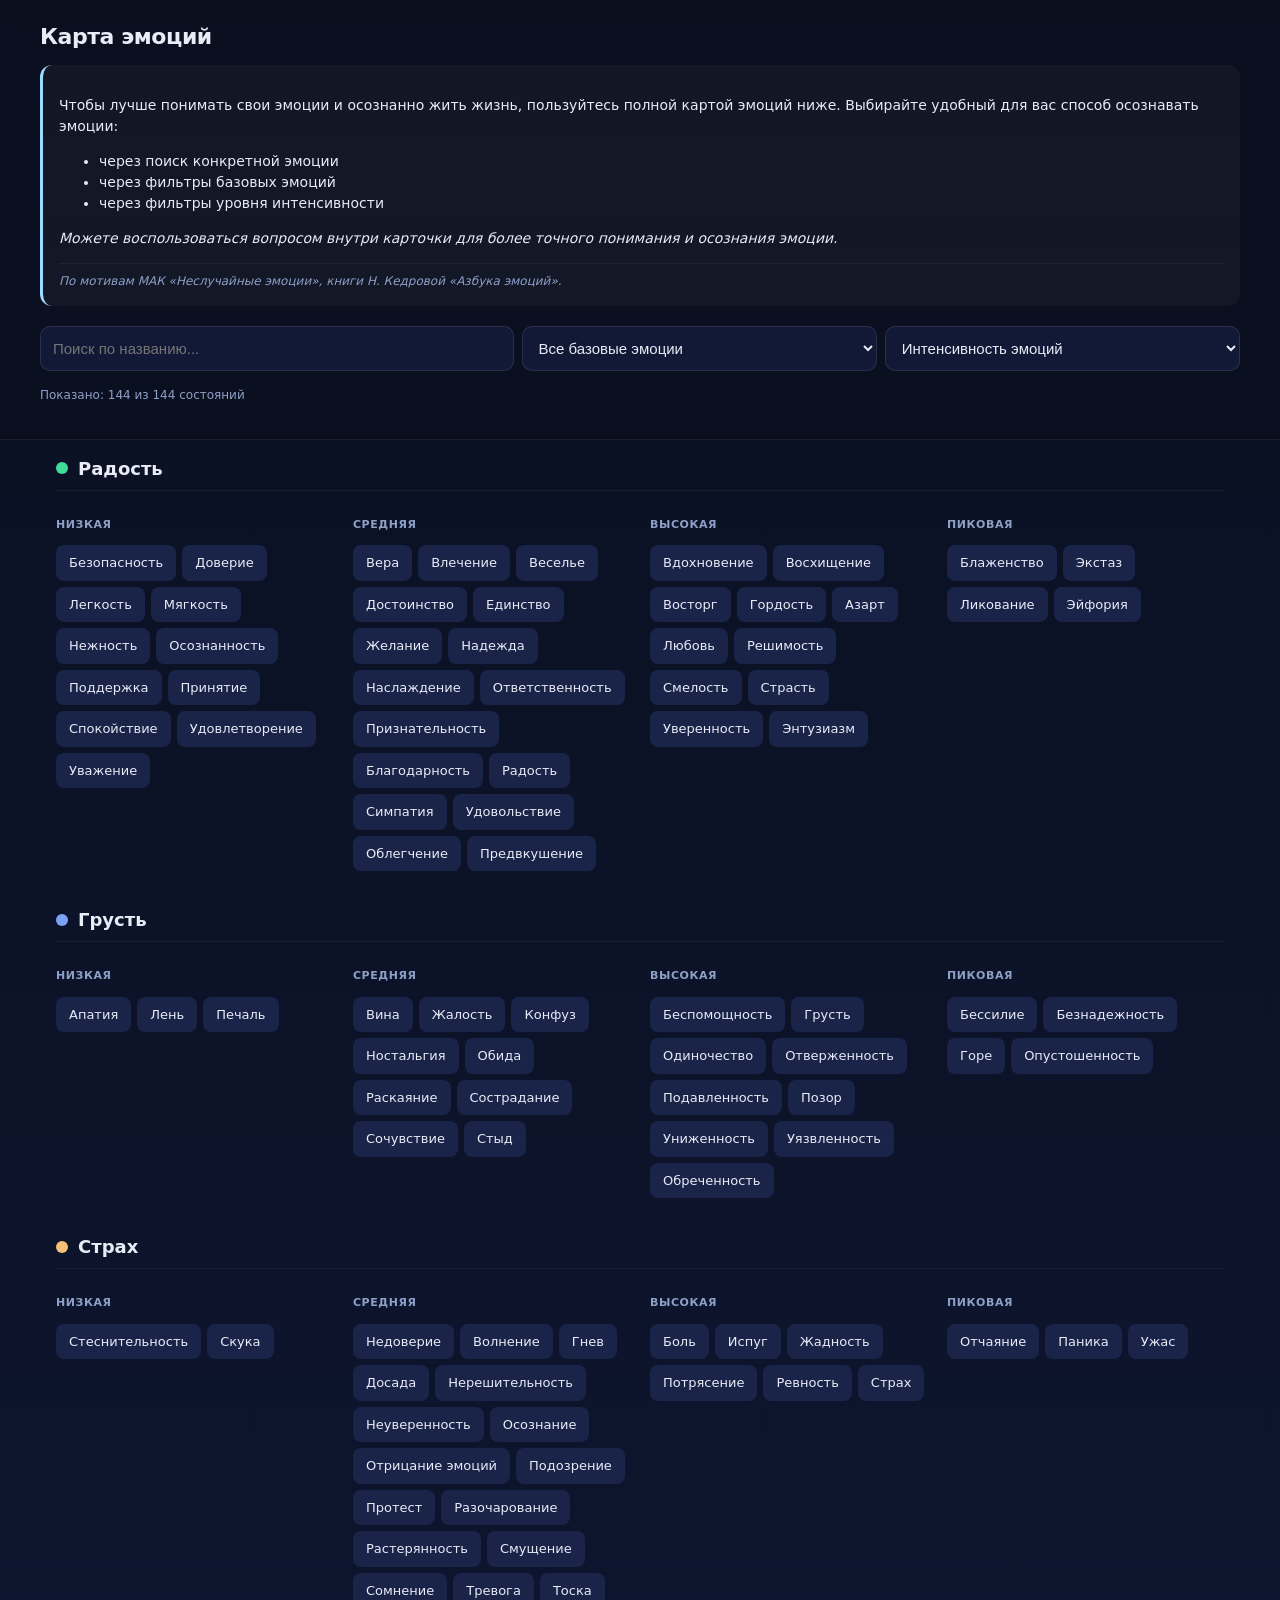
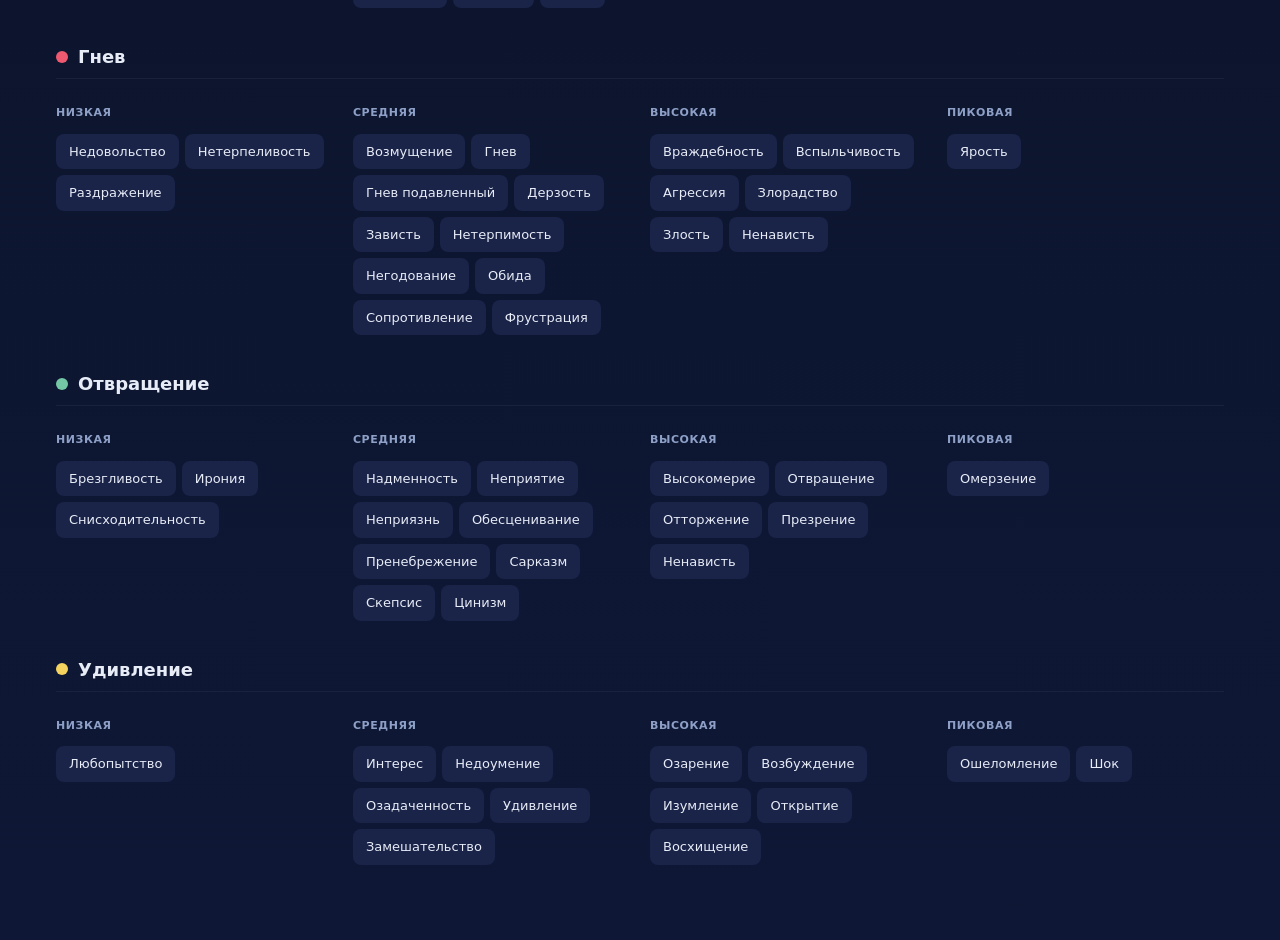
==== index.html @ c43c5adc "Release 15.html" ====
<!DOCTYPE html>
<html lang="ru">
<head>
<meta charset="UTF-8">
<meta name="viewport" content="width=device-width,initial-scale=1">
<title>Карта эмоций — 140 уникальных состояний</title>

<style>
:root{
  --bg:#0b1020; --card:#121936; --muted:#8ea0c7; --text:#e7ecf7;
  --joy:#3ddc97; --sad:#7aa2f7; --fear:#f6c177; --anger:#ef596f; --disgust:#74c7a5; --surprise:#f4d35e;
  --chip:#1a2348; --chip-hover:#223062; --pill:#0e1633; --accent:#9bdbff;
}

*{box-sizing:border-box}

body{
  margin:0;
  background:linear-gradient(180deg,#0b1020 0%,#0e1836 100%);
  color:var(--text);
  font-family:Inter,system-ui,Segoe UI,Roboto,Arial,sans-serif;
  line-height: 1.5;
}

header{
  padding:20px 16px 15px;
  position:sticky;
  top:0;
  background:linear-gradient(180deg, rgba(11,16,32,0.98), rgba(11,16,32,0.85));
  backdrop-filter: blur(12px);
  z-index:10;
  border-bottom:1px solid rgba(255,255,255,.06)
}

.container-narrow { max-width: 1200px; margin: 0 auto; }

h1{margin:0 0 6px;font-size:22px; font-weight: 700; letter-spacing: -0.02em;}

.intro-text {
  background: rgba(255, 255, 255, 0.03);
  border-radius: 12px;
  padding: 16px;
  margin: 12px 0 20px;
  border-left: 3px solid var(--accent);
  font-size: 14px;
}

.sources {
  font-size: 12px;
  color: var(--muted);
  border-top: 1px solid rgba(255,255,255,0.05);
  padding-top: 8px;
  margin-top: 10px;
  font-style: italic;
}

.controls{
  display:grid;
  gap:8px;
  grid-template-columns:1fr;
  margin-bottom: 15px;
}

@media(min-width:700px){ .controls{ grid-template-columns: 1.2fr .9fr .9fr } }

input, select {
  background: var(--card);
  border: 1px solid rgba(255,255,255,0.1);
  color: var(--text);
  padding: 12px;
  border-radius: 10px;
  font-size: 15px;
  outline: none;
}
input:focus { border-color: var(--accent); }

.stats { font-size: 12px; color: var(--muted); margin-bottom: 20px; }

.main{ max-width:1200px; margin:0 auto; padding:0 16px 40px; }

.lane { margin-bottom: 35px; }
.lane h2 {
  display: flex;
  align-items: center;
  gap: 10px;
  font-size: 18px;
  margin-bottom: 15px;
  padding-bottom: 8px;
  border-bottom: 1px solid rgba(255,255,255,0.05);
}

.dot { width: 12px; height: 12px; border-radius: 50%; }

.levels {
  display: grid;
  grid-template-columns: repeat(auto-fit, minmax(220px, 1fr));
  gap: 20px;
}

.col h3 {
  font-size: 11px;
  text-transform: uppercase;
  color: var(--muted);
  letter-spacing: 0.05em;
  margin-bottom: 12px;
}

.chips { display: flex; flex-wrap: wrap; gap: 6px; }

.chip {
  background: var(--chip);
  padding: 7px 12px;
  border-radius: 8px;
  font-size: 13px;
  cursor: pointer;
  transition: 0.2s;
  border: 1px solid transparent;
}
.chip:hover { background: var(--chip-hover); border-color: rgba(255,255,255,0.15); }

dialog {
  background: var(--card);
  color: var(--text);
  border: 1px solid rgba(255,255,255,0.1);
  border-radius: 20px;
  padding: 24px;
  max-width: 450px;
  width: 90%;
  box-shadow: 0 20px 50px rgba(0,0,0,0.5);
}
dialog::backdrop { background: rgba(0,0,0,0.8); backdrop-filter: blur(4px); }

.question-box {
  background: rgba(155, 219, 255, 0.07);
  padding: 15px;
  border-radius: 12px;
  margin-top: 20px;
  border-left: 3px solid var(--accent);
}

.badge {
  display: inline-block;
  padding: 4px 10px;
  background: var(--pill);
  border-radius: 6px;
  font-size: 11px;
  margin-right: 6px;
}
</style>
</head>
<body>

<header>
  <div class="container-narrow">
    <h1>Карта эмоций</h1>   
    <div class="intro-text">
      <p>Чтобы лучше понимать свои эмоции и осознанно жить жизнь, пользуйтесь полной картой эмоций ниже. Выбирайте удобный для вас способ осознавать эмоции:</p>
      <ul>
        <li>через поиск конкретной эмоции</li>
        <li>через фильтры базовых эмоций</li>
        <li>через фильтры уровня интенсивности</li>
      </ul>
      <p style="margin-top:8px; font-style: italic;">Можете воспользоваться вопросом внутри карточки для более точного понимания и осознания эмоции.</p>
      <div class="sources">
        По мотивам МАК «Неслучайные эмоции», книги Н. Кедровой «Азбука эмоций».
      </div>
    </div>

    <div class="controls">
      <input type="text" id="q" placeholder="Поиск по названию...">
      <select id="f-base">
        <option value="">Все базовые эмоции</option>
        <option value="Радость">Радость</option>
        <option value="Грусть">Грусть</option>
        <option value="Страх">Страх</option>
        <option value="Гнев">Гнев</option>
        <option value="Отвращение">Отвращение</option>
        <option value="Удивление">Удивление</option>
      </select>
      <select id="f-level">
        <option value="">Интенсивность эмоций</option>
        <option value="Низкая">Низкая</option>
        <option value="Средняя">Средняя</option>
        <option value="Высокая">Высокая</option>
        <option value="Пиковая">Пиковая</option>
      </select>
    </div>
    <div class="stats">Показано: <span id="shown">0</span> из <span id="total">0</span> состояний</div>
  </div>
</header>

<div class="main">
  <div id="grid"></div>
</div>

<dialog id="dlg">
  <div style="display:flex; justify-content:space-between; align-items:start;">
    <h2 id="dlg-title" style="margin:0; font-size: 24px;"></h2>
    <button onclick="dlg.close()" style="background:none; border:none; color:var(--muted); cursor:pointer; font-size:24px;">&times;</button>
  </div>
  <div id="dlg-tags" style="margin: 12px 0"></div>
  <p id="dlg-desc" style="color:var(--text); font-size: 15px; line-height: 1.6;"></p>
  <div class="question-box">
    <div style="color:var(--accent); font-weight: 600; font-size: 12px; text-transform: uppercase; margin-bottom: 8px;">Вопрос для рефлексии:</div>
    <div id="dlg-question" style="font-style: italic;"></div>
  </div>
</dialog>

<script>
// --- Массив из 140 эмоций (название, базовая, уровень, описание, вопрос) ---
const dataRaw = [
// --- Радость 40 ---
["Блаженство","Радость","Пиковая","Глубокая, спокойная пиковая радость.","Что приносит глубокий покой и тепло?"],
["Безопасность","Радость","Низкая","Состояние защищенности и устойчивости.","Что ценное появилось в моей жизни? Как меня это поддерживает и развивает?"],
["Вдохновение","Радость","Высокая","Подъём энергии и стремление к созданию нового.","В поисках какой ценности я нахожусь?"],
["Вера","Радость","Средняя","Устойчивое позитивное доверие будущему.","Что хорошее останется или случится со мной, несмотря ни на что?"],
["Влечение","Радость","Средняя","Притяжение/интерес к объекту; позитивный заряд.","К чему меня неотвратимо тянет?"],
["Веселье","Радость","Средняя","Активная радость, шуточность.","Что делает момент искренне смешным для меня?"],
["Восхищение","Радость","Высокая","Радость + удивление перед превосходством.","Что здесь красиво и ценно для меня?"],
["Восторг","Радость","Высокая","Сильная радость и восхищение.","Что превзошло мои самые смелые ожидания?"],
["Гордость","Радость","Высокая","Радость от собственных достижений.","Что у меня получилось по-настоящему отлично?"],
["Достоинство","Радость","Средняя","Самопринятие и ценность; спокойная радость.","Что во мне требует уважения прежде всего?"],
["Доверие","Радость","Низкая","Спокойное принятие и ощущение надёжности.","Что соответствует моим ценностям? Как это меня наполняет и поддерживает?"],
["Единство","Радость","Средняя","Чувство сопричастности и гармонии.","Что у меня откликается? Что в этом меня наполняет и поддерживает?"],
["Желание","Радость","Средняя","Направленная позитивная мотивация.","Чего мне по-настоящему хочется сейчас?"],
["Азарт","Радость","Высокая","Возбужденная радость ожидания успеха.","Над кем я стремлюсь одержать победу?"],
["Экстаз","Радость","Пиковая","Пиковая радость, трансперсональная эйфория.","Что стало вершиной моего усилия сейчас?"],
["Легкость","Радость","Низкая","Облегчённое, воздушное состояние.","Что нового поддерживает меня и дает свободу?"],
["Ликование","Радость","Пиковая","Интенсивная победная радость.","Что ценное появилось в моей жизни? Почему для меня это важно?"],
["Любовь","Радость","Высокая","Спектр от нежности до экстаза.","Что соответствует моим ценностям? Что сейчас хочется беречь и приумножать?"],
["Мягкость","Радость","Низкая","Спокойное принятие, доброжелательность.","Где я могу смягчиться без ущерба для себя?"],
["Надежда","Радость","Средняя","Позитивное ожидание исхода.","На что светлое я опираюсь сейчас?"],
["Наслаждение","Радость","Средняя","Глубокое проживание приятного опыта.","Что ценного я приобрел? Какую пользу мне это принесло?"],
["Недоверие","Страх","Средняя","Сомнение в надёжности другого.","Что я не принимаю в людях? Чего я боюсь на самом деле?"],
["Нежность","Радость","Низкая","Тёплая мягкая радость к объекту привязанности.","К чему хочется прикоснуться бережно?"],
["Осознанность","Радость","Низкая","Принятие реальности без сопротивления.","Что я готов принять? Как я отреагирую на встречу с неожиданным?"],
["Ответственность","Радость","Средняя","Готовность признавать влияние своих действий.","Что я готов принять в себе и в своей жизни? Как этот опыт меня обогащает?"],
["Поддержка","Радость","Низкая","Чувство опоры и участия.","Что ценное я приобрел? Как меня это поддерживает и развивает?"],
["Признательность","Радость","Средняя","Социальная благодарность; теплая радость.","Что из произошедшего я хочу бережно признать ценным?"],
["Принятие","Радость","Низкая","Спокойная согласованность с реальностью.","Что я выбираю не менять и просто признать?"],
["Благодарность","Радость","Средняя","Позитив к источнику пользы; социальная радость.","За что я искренне благодарен в этот момент?"],
["Радость","Радость","Средняя","Базовое позитивное переживание.","Что значимое появилось в моей жизни? Как меня это поддерживает и развивает?"],
["Решимость","Радость","Высокая","Внутреннее согласие действовать.","Что вызывает во мне полное согласие? Чего я по-настоящему желаю?"],
["Симпатия","Радость","Средняя","Принятие и тепло к другим.","Что общего между нами даёт мне тёплое чувство принятия?"],
["Смелость","Радость","Высокая","Готовность действовать несмотря на страх.","Чего по-настоящему я желаю? Чем в себе я полностью удовлетворен?"],
["Спокойствие","Радость","Низкая","Позитивный гомеостаз/равновесие.","Что позволяет мне не суетиться? Что ценное есть сейчас и почему это важно?"],
["Страсть","Радость","Высокая","Сильная вовлеченность и энергия.","Ради чего у меня горят глаза?"],
["Удовлетворение","Радость","Низкая","Спокойная завершенность; низкая радость.","Что закрывает мою потребность прямо сейчас?"],
["Удовольствие","Радость","Средняя","Позитивный аффект от стимула/деятельности.","Что приносит мне приятные ощущения сейчас? Как меня это поддерживает и развивает?"],
["Уважение","Радость","Низкая","Ценность себя и других.","Что во мне или другом достойно бережного отношения?"],
["Уверенность","Радость","Высокая","Вера в свои способности.","Что я принимаю в себе? Чего я по-настоящему желаю?"],
["Эйфория","Радость","Пиковая","Пик возбуждённой радости.","Что нового подняло меня на волну радости?"],
["Энтузиазм","Радость","Высокая","Энергичная радость, готовность действовать.","Что хочется делать с огоньком прямо сейчас?"],

// --- Грусть 24 ---
["Апатия","Грусть","Низкая","Снижение интереса и энергии, эмоциональное выгорание.","Что я упустил из того, что имело для меня большое значение?"],
["Бессилие","Грусть","Пиковая","Невозможность достичь значимого.","Чего значимого я не могу достичь?"],
["Безнадежность","Грусть","Пиковая","Ощущение невозможности ситуации.","В чем я нуждаюсь, но не могу получить?"],
["Беспомощность","Грусть","Высокая","Чувство отсутствия контроля.","В чем я не вижу рычагов влияния?"],
["Вина","Грусть","Средняя","Осознание своей ответственности за причинённый вред.","За что я чувствую вину? Что хочу исправить?"],
["Горе","Грусть","Пиковая","Глубокая реакция на значимую утрату.","В чем я нуждаюсь, но не могу получить? Что я потерял из того, что имело для меня большое значение?"],
["Грусть","Грусть","Высокая","Базовая сильная грусть.","В чем я нуждаюсь, но не могу получить? Что значимое я упустил из своей жизни?"],
["Жалость","Грусть","Средняя","Сочувствие с оттенком дистанции.","Что я отрицаю в его жизни и в своей?"],
["Конфуз","Грусть","Средняя","Разочарование из-за непредвиденной ошибки.","Что не оправдало моих ожиданий? Что я не готов в себе принять?"],
["Лень","Грусть","Низкая","Отсутствие мотивации.","Что важное я откладываю прямо сейчас?"],
["Ностальгия","Грусть","Средняя","Скучание по прошлому, сентиментальность.","Чего ценного я лишился?"],
["Обида","Грусть","Средняя","Чувство несправедливости и личной травмы.","Какое мое ожидание не было встречено?"],
["Одиночество","Грусть","Высокая","Чувство изоляции и отстранённости.","Чьего присутствия мне сейчас не хватает?"],
["Опустошенность","Грусть","Пиковая","Чувство нехватки ресурсов или смысла.","В чем я нуждаюсь, но не могу получить?"],
["Отверженность","Грусть","Высокая","Чувство неполученной поддержки.","Чью поддержку я хочу получить, но не получаю?"],
["Печаль","Грусть","Низкая","Ощущение утраты или неудовлетворённости.","О какой потере я думаю в этот момент?"],
["Подавленность","Грусть","Высокая","Тяжесть и психологическое давление.","Что на меня давит больше всего сейчас?"],
["Позор","Грусть","Высокая","Ощущение неловкости, потери статуса.","За что мне неловко, если назвать это вслух?"],
["Раскаяние","Грусть","Средняя","Осознание собственных ошибок.","Чего я боюсь на самом деле? Что вызывает у меня противоречия?"],
["Сострадание","Грусть","Средняя","Готовность быть рядом с чужой болью.","Что я готов принять? За что я чувствую вину?"],
["Сочувствие","Грусть","Средняя","Эмпатия к состоянию другого.","Что я готов принять в других людях? За что я чувствую вину? Что хочу исправить?"],
["Стеснительность","Страх","Низкая","Скованность в социальном проявлении.","Что я в себе не принимаю?"],
["Стыд","Грусть","Средняя","Скрытие аспектов себя.","Что во мне я стараюсь спрятать от других?"],
["Униженность","Грусть","Высокая","Нарушение чувства собственного достоинства.","Что задело мое чувство собственного достоинства?"],
["Уязвленность","Грусть","Высокая","Боль от чувствительности и тонких переживаний.","Где мне сейчас особенно больно и тонко?"],

// --- Страх 28 ---
["Боль","Страх","Высокая","Невозможность удовлетворить потребность.","В чем я нуждаюсь, но не могу получить?"],
["Волнение","Страх","Средняя","Напряжённое ожидание события.","Чего я боюсь на самом деле? Какие угрозы реальны, а какие выдуманы?"],
["Гнев","Страх","Средняя","Нарушение границ.","Что нарушает мои границы?"],
["Досада","Страх","Средняя","Разочарование или раздражение.","Что вызывает у меня несогласие? Что хочу исправить?"],
["Испуг","Страх","Высокая","Кратковременная реакция на угрозу.","Что не соответствует моим ценностям и убеждениям?"],
["Жадность","Страх","Высокая","Стремление удержать ресурс из страха потери.","Что я хочу сохранить и приумножить?"],
["Нерешительность","Страх","Средняя","Задержка действия из-за сомнений.","Чего я боюсь на самом деле? Какие угрозы реальны, а какие выдуманы?"],
["Неуверенность","Страх","Средняя","Сомнение в собственных возможностях.","Что на самом деле вызывает у меня страх? Какие из угроз реальны, а какие выдуманы?"],
["Осознание","Страх","Средняя","Ясность ситуации.","В чем я только что стал яснее?"],
["Скука","Страх","Низкая","Отсутствие интереса к текущему.","Чего нового мне сейчас не хватает?"],
["Облегчение","Радость","Средняя","Снятие напряжения после угрозы.","Что значимого появилось в моей жизни?"],
["Обреченность","Грусть","Высокая","Ощущение неизбежности негативного исхода.","В чем я нуждаюсь, но не могу я получить? Что я упустил из того, что имело для меня большое значение?"],
["Озарение","Удивление","Высокая","Ясность и внезапное понимание.","Что превзошло мои ожидания? Что вызывает во мне полное согласие?"],
["Отчаяние","Страх","Пиковая","Чувство недостижимости.","Что именно кажется мне недостижимым сейчас?"],
["Отрицание эмоций","Страх","Средняя","Избегание контакта с переживаниями.","Что происходит, когда я начинаю отрицать и игнорировать свои чувства? Какие мысли в этот момент в моей голове?"],
["Подозрение","Страх","Средняя","Ожидание скрытой угрозы.","Что я не принимаю в людях? Чего я боюсь на самом деле?"],
["Потрясение","Страх","Высокая","Неожиданность и нарушение ценностей.","Что не соответствует моим ценностям и убеждениям?"],
["Паника","Страх","Пиковая","Внезапная неконтролируемая тревога.","Что реально угрожает в ближайшие минуты?"],
["Предвкушение","Радость","Средняя","Позитивное ожидание будущего.","В поисках какой ценности я нахожусь?"],
["Протест","Страх","Средняя","Отказ от навязанного.","От чего мне нужно избавиться прямо сейчас?"],
["Разочарование","Страх","Средняя","Несбывшиеся ожидания.","Что не оправдало мои ожидания? Что именно не сбылось из ожиданий?"],
["Растерянность","Страх","Средняя","Неведение и дезориентация.","Чего мне не хватает, чтобы понять, что делать?"],
["Ревность","Страх","Высокая","Недостаток спокойствия в отношениях.","Чего мне не хватает в отношениях для спокойствия?"],
["Смущение","Страх","Средняя","Желание спрятать себя.","Что именно во мне сейчас хочет спрятаться или быть неувиденым?"],
["Сомнение","Страх","Средняя","Неуверенность в ситуации.","Чего я боюсь на самом деле? Какие угрозы реальны, а какие выдуманы?"],
["Страх","Страх","Высокая","Базовый сильный страх.","Чего я боюсь больше всего в этой ситуации? Какие угрозы реальны, а какие выдуманы?"],
["Тревога","Страх","Средняя","Напряжённое ожидание угрозы.","Чего я боюсь на самом деле? Какие угрозы реальны, а какие выдуманы?"],
["Тоска","Страх","Средняя","Глубокая пустота и нехватка.","Чего мне не хватает до полноты жизни?"],
["Ужас","Страх","Пиковая","Интенсивная реакция на опасность.","Где объективная опасность, а где воображение?"],

// --- Гнев 19 ---
["Возмущение","Гнев","Средняя","Моральная реакция на неправильные действия.","Что нарушило мои ожидания справедливости?"],
["Враждебность","Гнев","Высокая","Сильная агрессия и сопротивление.","К кому я враждебен?"],
["Вспыльчивость","Гнев","Высокая","Лёгкая потеря контроля и раздражение.","Когда я вспыльчив?"],
["Гнев","Гнев","Средняя","Сильное чувство неприятия или обиды.","Что нарушает мои границы?"],
["Агрессия","Гнев","Высокая","Активное давление и стремление устранить препятствие.","Что мне важно прекратить или устранить?"],
["Гнев подавленный","Гнев","Средняя","Эмоция гнева, которую не выражаю открыто.","Что я скрываю?"],
["Дерзость","Гнев","Средняя","Готовность идти на риск, игнорируя ограничения.","Что я не принимаю в людях? В чем мое преимущество перед другими?"],
["Зависть","Гнев","Средняя","Раздражение из-за чужого преимущества.","Что во мне самом вызывает внутреннее несогласие?"],
["Злорадство","Гнев","Высокая","Удовольствие от чужой неудачи.","Что я не принимаю в людях? Чем я лучше?"],
["Злоcть","Гнев","Высокая","Целенаправленная агрессия.","Что мне важно прекратить или устранить?"],
["Недовольство","Гнев","Низкая","Лёгкая форма несогласия.","Что мне важно прекратить или устранить?"],
["Ненависть","Гнев","Высокая","Сильное непринятие других.","Что я не принимаю в людях? Какого наказания я желаю для другого?"],
["Нетерпеливость","Гнев","Низкая","Терпение заканчивается, растёт раздражение.","Когда я нетерпелив?"],
["Нетерпимость","Гнев","Средняя","Неспособность принять чужое мнение.","К чему я нетерпим?"],
["Негодование","Гнев","Средняя","Острое чувство протеста и обиды.","На что я негодую?"],
["Обида","Гнев","Средняя","Нарушение ожиданий другими.","Какое мое ожидание не было встречено?"],
["Раздражение","Гнев","Низкая","Лёгкая форма недовольства.","Что я хочу прекратить немедленно?"],
["Сопротивление","Гнев","Средняя","Противодействие давлению или требованиям.","Что мне важно прекратить или устранить?"],
["Фрустрация","Гнев","Средняя","Разочарование от невозможности достичь цели.","Что меня фрустрирует?"],
["Ярость","Гнев","Пиковая","Интенсивная реакция на несправедливость.","Что кажется предельно несправедливым?"],

// --- Отвращение 16 ---
["Брезгливость","Отвращение","Низкая","Физическое неприятие.","Что не соответствует моим ценностям и убеждениям?"],
["Высокомерие","Отвращение","Высокая","Явное демонстрирование превосходства.","Что я не принимаю в людях? В чем я ищу повод чувствовать себя выше?"],
["Ирония","Отвращение","Низкая","Защитная дистанция через обесценивание.","Что я не принимаю в людях? В чем мое преимущество перед другими?"],
["Надменность","Отвращение","Средняя","Чувство превосходства.","Где я внутренне возвышаюсь над кем-то?"],
["Неприятие","Отвращение","Средняя","Не согласен с чем-то внутренне.","Что я не принимаю?"],
["Неприязнь","Отвращение","Средняя","Устойчивое негативное отношение.","Что не соответствует моим ценностям и убеждениям?"],
["Омерзение","Отвращение","Пиковая","Крайнее чувство физического или морального отвращения.","Что вызывает у меня омерзение?"],
["Обесценивание","Отвращение","Средняя","Снижение важности другого.","Что я намеренно уменьшаю в значимости?"],
["Отвращение","Отвращение","Высокая","Сильное неприятие чего-то или кого-то.","Что мне категорически не подходит?"],
["Отторжение","Отвращение","Высокая","Сильное неприятие чего-то или кого-то.","Что мне категорически не подходит?"],
["Пренебрежение","Отвращение","Средняя","Игнорирование ценности.","Что я не принимаю в людях? В чем мое преимущество перед другими?"],
["Презрение","Отвращение","Высокая","Моральное отторжение с ощущением превосходства.","Что я не принимаю в людях? В чем я считаю себя выше?"],
["Сарказм","Отвращение","Средняя","Агрессия, замаскированная иронией.","Что я не принимаю в людях? В чем я нуждаюсь, но не могу получить?"],
["Скепсис","Отвращение","Средняя","Недоверие, сомнение в искренности.","Что я сомневаюсь?"],
["Снисходительность","Отвращение","Низкая","Мягкая форма превосходства.","Кого я не воспринимаю всерьёз?"],
["Цинизм","Отвращение","Средняя","Скептическое отрицание искренности.","Что я считаю наивным?"],
["Ненависть","Отвращение","Высокая","Эмоция сильного отторжения к объекту.","К кому я испытываю ненависть?"],

// --- Удивление 11 ---
["Возбуждение","Удивление","Высокая","Повышенная активация и чувствительность к происходящему.","Что не соответствует моим ценностям и убеждениям?"],
["Изумление","Удивление","Высокая","Сильное ощущение неожиданного.","Что меня изумляет?"],
["Интерес","Удивление","Средняя","Внимание к новому и необычному.","В поисках какой ценности я нахожусь? Какую ценность я сейчас исследую?"],
["Любопытство","Удивление","Низкая","Желание узнать что-то новое.","В поисках каких открытий я нахожусь?"],
["Недоумение","Удивление","Средняя","Непонимание происходящего.","Что именно не оправдало ожиданий?"],
["Озадаченность","Удивление","Средняя","Состояние легкой растерянности и удивления.","Какой вопрос здесь главный для меня?"],
["Открытие","Удивление","Высокая","Удовольствие от нового знания или опыта.","Что я открыл?"],
["Ошеломление","Удивление","Пиковая","Крайнее потрясение и удивление.","Что меня ошеломляет?"],
["Шок","Удивление","Пиковая","Резкая неожиданность, дезориентация.","Что меня шокирует?"],
["Удивление","Удивление","Средняя","Базовая эмоция неожиданности.","Что меня удивляет?"],
["Восхищение","Удивление","Высокая","Положительное удивление и уважение.","Что здесь красиво и ценно для меня?"],
["Замешательство","Удивление","Средняя","Неведение, легкое удивление.","Что меня смущает?"]
];

const bases = ["Радость","Грусть","Страх","Гнев","Отвращение","Удивление"];
const levels = ["Низкая","Средняя","Высокая","Пиковая"];
const colors = {"Радость":"var(--joy)","Грусть":"var(--sad)","Страх":"var(--fear)","Гнев":"var(--anger)","Отвращение":"var(--disgust)","Удивление":"var(--surprise)"};

const grid = document.getElementById("grid");
const qInput = document.getElementById("q");
const fBase = document.getElementById("f-base");
const fLevel = document.getElementById("f-level");
const totalEl = document.getElementById("total");
const shownEl = document.getElementById("shown");
const dlg = document.getElementById("dlg");

totalEl.textContent = dataRaw.length;

function render(){
  const q = qInput.value.toLowerCase();
  const baseFilter = fBase.value;
  const levelFilter = fLevel.value;

  const filtered = dataRaw.filter(([name, base, level]) => {
    return (!baseFilter || base === baseFilter) &&
           (!levelFilter || level === levelFilter) &&
           (name.toLowerCase().includes(q));
  });

  shownEl.textContent = filtered.length;
  grid.innerHTML = "";

  bases.forEach(base => {
    const baseItems = filtered.filter(e => e[1] === base);
    if(!baseItems.length) return;

    const lane = document.createElement("div");
    lane.className = "lane";
    lane.innerHTML = `<h2><span class="dot" style="background:${colors[base]}"></span>${base}</h2><div class="levels"></div>`;
    const levelsWrap = lane.querySelector(".levels");

    levels.forEach(level => {
      const levelItems = baseItems.filter(e => e[2] === level);
      if(!levelItems.length) return;

      const col = document.createElement("div");
      col.className = "col";
      col.innerHTML = `<h3>${level}</h3><div class="chips"></div>`;
      const chipsWrap = col.querySelector(".chips");

      levelItems.forEach(([name, b, l, desc, ques]) => {
        const chip = document.createElement("div");
        chip.className = "chip";
        chip.textContent = name;
        chip.onclick = () => {
          document.getElementById("dlg-title").textContent = name;
          document.getElementById("dlg-desc").textContent = desc;
          document.getElementById("dlg-question").textContent = ques;
          document.getElementById("dlg-tags").innerHTML = `
            <span class="badge" style="color:${colors[b]}">● ${b}</span>
            <span class="badge">Интенсивность: ${l}</span>
          `;
          dlg.showModal();
        };
        chipsWrap.appendChild(chip);
      });
      levelsWrap.appendChild(col);
    });
    grid.appendChild(lane);
  });
}

[qInput, fBase, fLevel].forEach(el => el.addEventListener("input", render));
render();

dlg.addEventListener('click', (e) => { if (e.target === dlg) dlg.close(); });
</script>
</body>
</html>
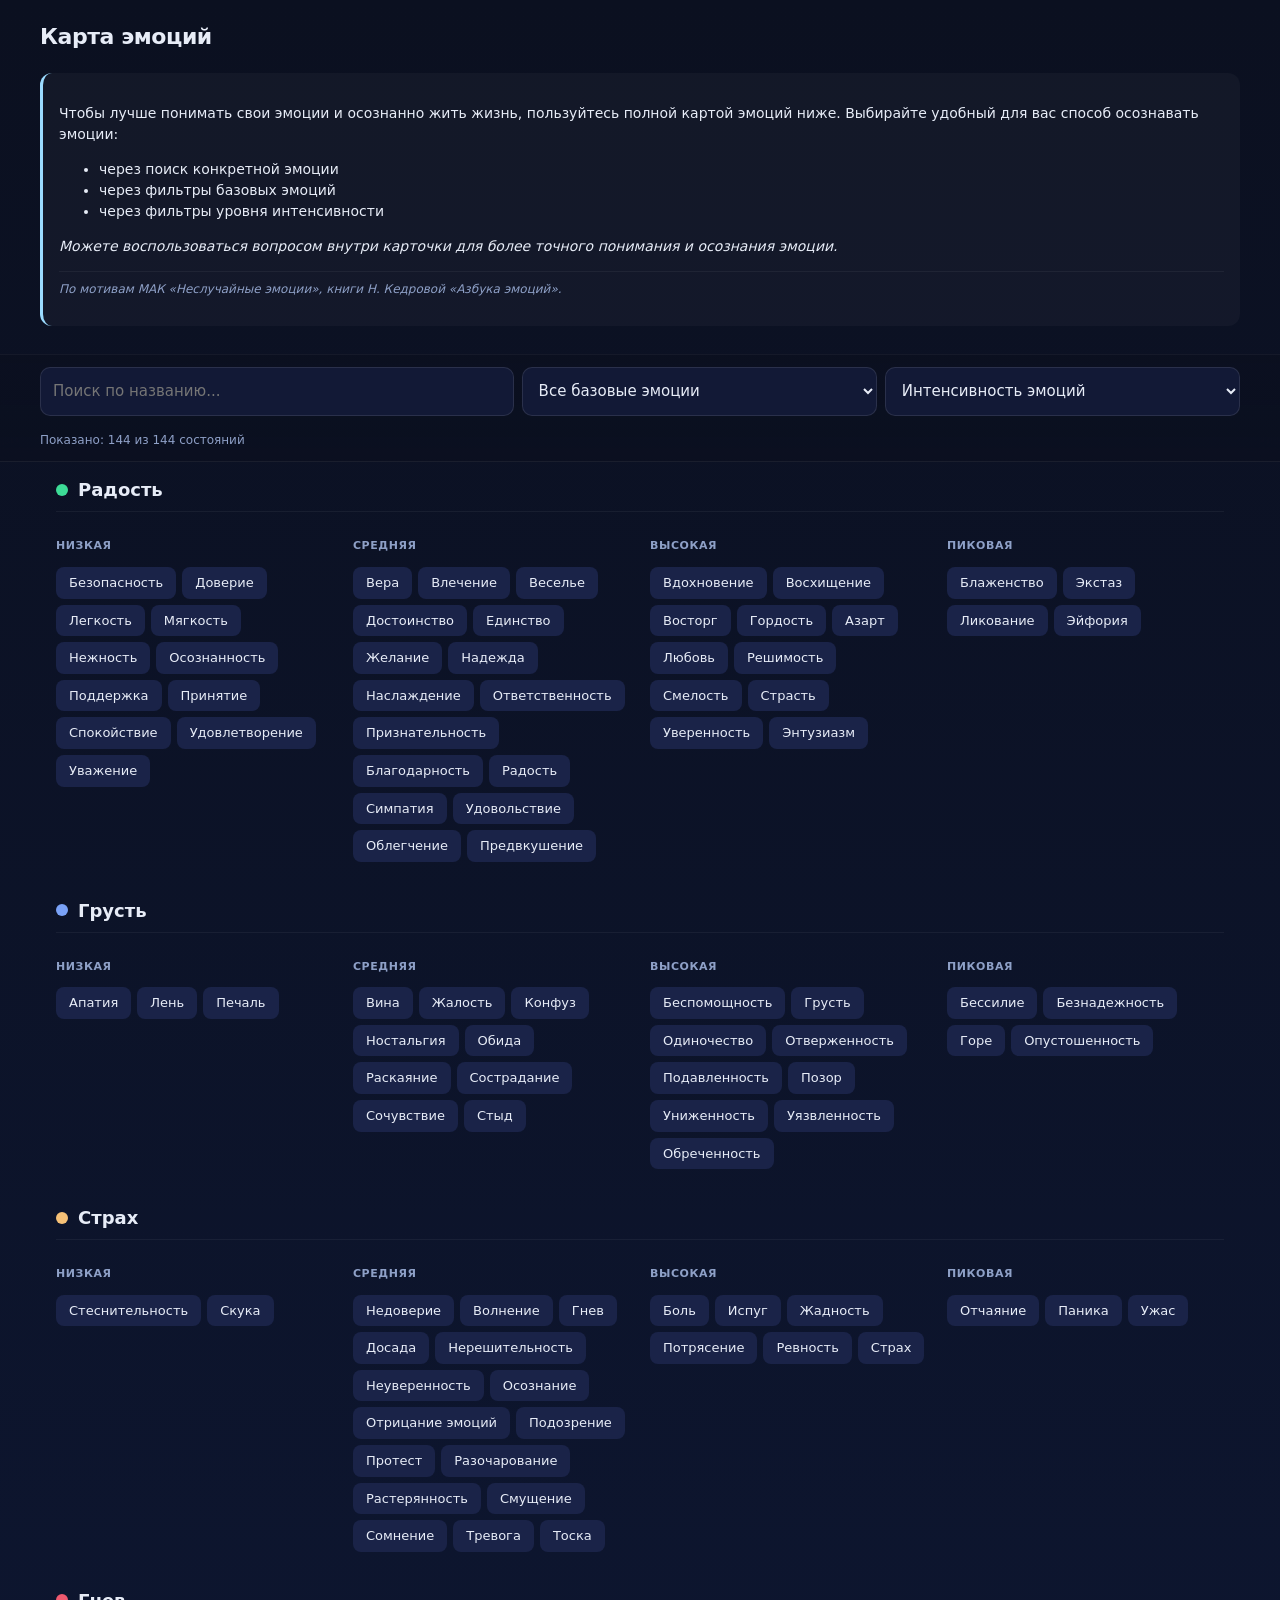
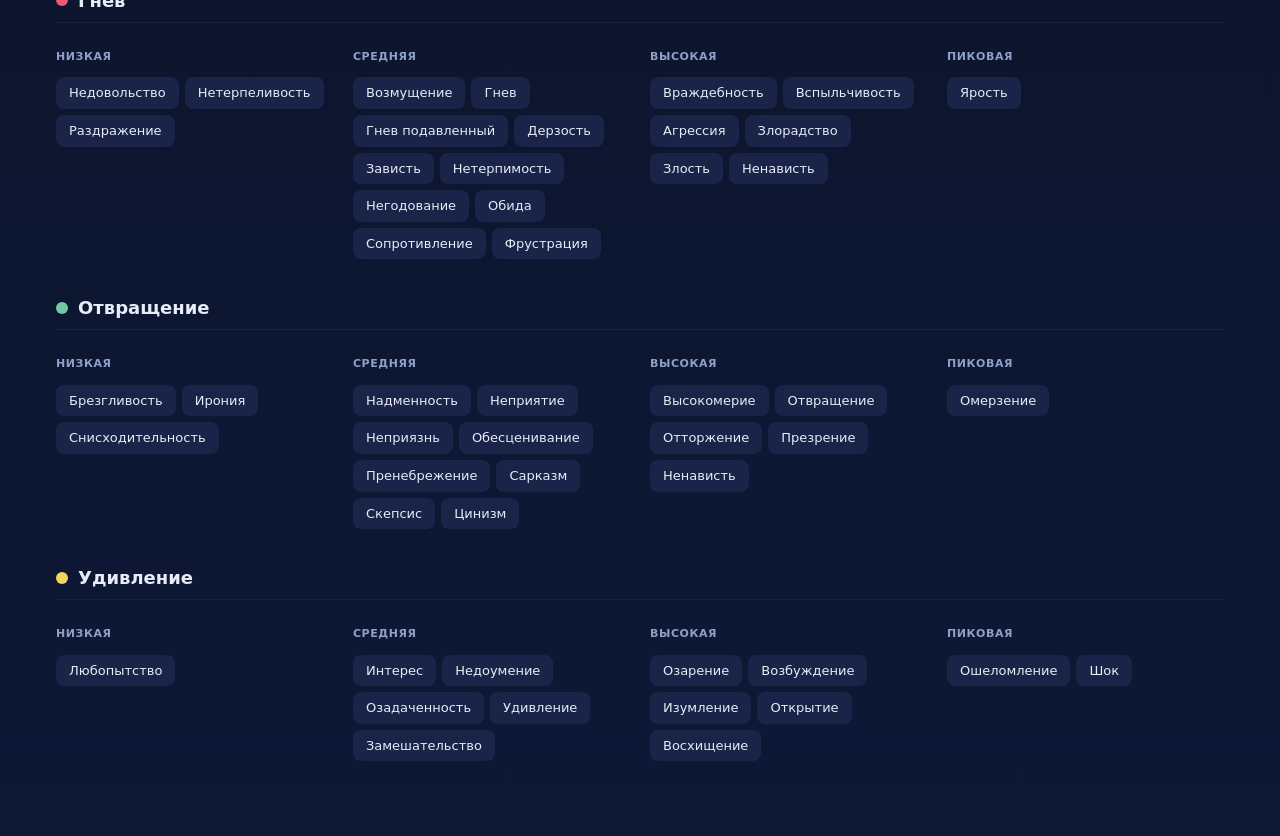
==== commit 27f2e607: "feat: improve accessibility and seo with labels, meta description, and button chips" ====
--- a/index.html
+++ b/index.html
@@ -1,443 +1,117 @@
-<!DOCTYPE html>
+<!doctype html>
 <html lang="ru">
-<head>
-<meta charset="UTF-8">
-<meta name="viewport" content="width=device-width,initial-scale=1">
-<title>Карта эмоций — 140 уникальных состояний</title>
+  <head>
+    <meta charset="UTF-8" />
+    <meta name="viewport" content="width=device-width,initial-scale=1" />
+    <title>Карта эмоций — 140 уникальных состояний</title>
 
-<style>
-:root{
-  --bg:#0b1020; --card:#121936; --muted:#8ea0c7; --text:#e7ecf7;
-  --joy:#3ddc97; --sad:#7aa2f7; --fear:#f6c177; --anger:#ef596f; --disgust:#74c7a5; --surprise:#f4d35e;
-  --chip:#1a2348; --chip-hover:#223062; --pill:#0e1633; --accent:#9bdbff;
-}
+    <meta
+      name="description"
+      content="Интерактивная карта эмоций: поиск, фильтры по базовым эмоциям и уровням интенсивности, описание состояний и вопросы для рефлексии." />
+    <link
+      rel="canonical"
+      href="https://vborodavitsina-znich.github.io/Emotions/" />
 
-*{box-sizing:border-box}
+    <link rel="stylesheet" href="./styles.css" />
+  </head>
+  <body>
+    <header class="page-header">
+      <div class="container-narrow">
+        <h1>Карта эмоций</h1>
+      </div>
+    </header>
 
-body{
-  margin:0;
-  background:linear-gradient(180deg,#0b1020 0%,#0e1836 100%);
-  color:var(--text);
-  font-family:Inter,system-ui,Segoe UI,Roboto,Arial,sans-serif;
-  line-height: 1.5;
-}
+    <section class="intro-section" aria-label="Описание и инструкция">
+      <div class="container-narrow">
+        <div class="intro-text">
+          <p>
+            Чтобы лучше понимать свои эмоции и осознанно жить жизнь, пользуйтесь
+            полной картой эмоций ниже. Выбирайте удобный для вас способ
+            осознавать эмоции:
+          </p>
+          <ul>
+            <li>через поиск конкретной эмоции</li>
+            <li>через фильтры базовых эмоций</li>
+            <li>через фильтры уровня интенсивности</li>
+          </ul>
+          <p class="intro-note">
+            Можете воспользоваться вопросом внутри карточки для более точного
+            понимания и осознания эмоции.
+          </p>
+          <p class="sources">
+            По мотивам МАК «Неслучайные эмоции», книги Н. Кедровой «Азбука
+            эмоций».
+          </p>
+        </div>
+      </div>
+    </section>
 
-header{
-  padding:20px 16px 15px;
-  position:sticky;
-  top:0;
-  background:linear-gradient(180deg, rgba(11,16,32,0.98), rgba(11,16,32,0.85));
-  backdrop-filter: blur(12px);
-  z-index:10;
-  border-bottom:1px solid rgba(255,255,255,.06)
-}
+    <section class="filters-bar" aria-label="Поиск и фильтры">
+      <div class="container-narrow">
+        <div class="controls">
+          <label class="visually-hidden" for="q"
+            >Поиск по названию эмоции</label
+          >
+          <input type="text" id="q" placeholder="Поиск по названию..." />
 
-.container-narrow { max-width: 1200px; margin: 0 auto; }
+          <label class="visually-hidden" for="f-base"
+            >Фильтр по базовой эмоции</label
+          >
+          <select id="f-base">
+            <option value="">Все базовые эмоции</option>
+            <option value="Радость">Радость</option>
+            <option value="Грусть">Грусть</option>
+            <option value="Страх">Страх</option>
+            <option value="Гнев">Гнев</option>
+            <option value="Отвращение">Отвращение</option>
+            <option value="Удивление">Удивление</option>
+          </select>
 
-h1{margin:0 0 6px;font-size:22px; font-weight: 700; letter-spacing: -0.02em;}
+          <label class="visually-hidden" for="f-level"
+            >Фильтр по интенсивности</label
+          >
+          <select id="f-level">
+            <option value="">Интенсивность эмоций</option>
+            <option value="Низкая">Низкая</option>
+            <option value="Средняя">Средняя</option>
+            <option value="Высокая">Высокая</option>
+            <option value="Пиковая">Пиковая</option>
+          </select>
+        </div>
 
-.intro-text {
-  background: rgba(255, 255, 255, 0.03);
-  border-radius: 12px;
-  padding: 16px;
-  margin: 12px 0 20px;
-  border-left: 3px solid var(--accent);
-  font-size: 14px;
-}
+        <div class="stats" aria-live="polite">
+          Показано: <span id="shown">0</span> из
+          <span id="total">0</span> состояний
+        </div>
+      </div>
+    </section>
 
-.sources {
-  font-size: 12px;
-  color: var(--muted);
-  border-top: 1px solid rgba(255,255,255,0.05);
-  padding-top: 8px;
-  margin-top: 10px;
-  font-style: italic;
-}
+    <main class="main">
+      <div id="grid"></div>
+    </main>
 
-.controls{
-  display:grid;
-  gap:8px;
-  grid-template-columns:1fr;
-  margin-bottom: 15px;
-}
+    <dialog id="dlg" aria-labelledby="dlg-title" aria-describedby="dlg-desc">
+      <div class="dialog-header">
+        <h2 id="dlg-title" class="dialog-title"></h2>
+        <button
+          id="dlg-close"
+          type="button"
+          class="dialog-close"
+          aria-label="Закрыть окно">
+          &times;
+        </button>
+      </div>
 
-@media(min-width:700px){ .controls{ grid-template-columns: 1.2fr .9fr .9fr } }
+      <div id="dlg-tags" class="dialog-tags"></div>
 
-input, select {
-  background: var(--card);
-  border: 1px solid rgba(255,255,255,0.1);
-  color: var(--text);
-  padding: 12px;
-  border-radius: 10px;
-  font-size: 15px;
-  outline: none;
-}
-input:focus { border-color: var(--accent); }
+      <p id="dlg-desc" class="dialog-desc"></p>
 
-.stats { font-size: 12px; color: var(--muted); margin-bottom: 20px; }
+      <div class="question-box">
+        <div class="question-label">Вопрос для рефлексии:</div>
+        <div id="dlg-question" class="dialog-question"></div>
+      </div>
+    </dialog>
 
-.main{ max-width:1200px; margin:0 auto; padding:0 16px 40px; }
-
-.lane { margin-bottom: 35px; }
-.lane h2 {
-  display: flex;
-  align-items: center;
-  gap: 10px;
-  font-size: 18px;
-  margin-bottom: 15px;
-  padding-bottom: 8px;
-  border-bottom: 1px solid rgba(255,255,255,0.05);
-}
-
-.dot { width: 12px; height: 12px; border-radius: 50%; }
-
-.levels {
-  display: grid;
-  grid-template-columns: repeat(auto-fit, minmax(220px, 1fr));
-  gap: 20px;
-}
-
-.col h3 {
-  font-size: 11px;
-  text-transform: uppercase;
-  color: var(--muted);
-  letter-spacing: 0.05em;
-  margin-bottom: 12px;
-}
-
-.chips { display: flex; flex-wrap: wrap; gap: 6px; }
-
-.chip {
-  background: var(--chip);
-  padding: 7px 12px;
-  border-radius: 8px;
-  font-size: 13px;
-  cursor: pointer;
-  transition: 0.2s;
-  border: 1px solid transparent;
-}
-.chip:hover { background: var(--chip-hover); border-color: rgba(255,255,255,0.15); }
-
-dialog {
-  background: var(--card);
-  color: var(--text);
-  border: 1px solid rgba(255,255,255,0.1);
-  border-radius: 20px;
-  padding: 24px;
-  max-width: 450px;
-  width: 90%;
-  box-shadow: 0 20px 50px rgba(0,0,0,0.5);
-}
-dialog::backdrop { background: rgba(0,0,0,0.8); backdrop-filter: blur(4px); }
-
-.question-box {
-  background: rgba(155, 219, 255, 0.07);
-  padding: 15px;
-  border-radius: 12px;
-  margin-top: 20px;
-  border-left: 3px solid var(--accent);
-}
-
-.badge {
-  display: inline-block;
-  padding: 4px 10px;
-  background: var(--pill);
-  border-radius: 6px;
-  font-size: 11px;
-  margin-right: 6px;
-}
-</style>
-</head>
-<body>
-
-<header>
-  <div class="container-narrow">
-    <h1>Карта эмоций</h1>   
-    <div class="intro-text">
-      <p>Чтобы лучше понимать свои эмоции и осознанно жить жизнь, пользуйтесь полной картой эмоций ниже. Выбирайте удобный для вас способ осознавать эмоции:</p>
-      <ul>
-        <li>через поиск конкретной эмоции</li>
-        <li>через фильтры базовых эмоций</li>
-        <li>через фильтры уровня интенсивности</li>
-      </ul>
-      <p style="margin-top:8px; font-style: italic;">Можете воспользоваться вопросом внутри карточки для более точного понимания и осознания эмоции.</p>
-      <div class="sources">
-        По мотивам МАК «Неслучайные эмоции», книги Н. Кедровой «Азбука эмоций».
-      </div>
-    </div>
-
-    <div class="controls">
-      <input type="text" id="q" placeholder="Поиск по названию...">
-      <select id="f-base">
-        <option value="">Все базовые эмоции</option>
-        <option value="Радость">Радость</option>
-        <option value="Грусть">Грусть</option>
-        <option value="Страх">Страх</option>
-        <option value="Гнев">Гнев</option>
-        <option value="Отвращение">Отвращение</option>
-        <option value="Удивление">Удивление</option>
-      </select>
-      <select id="f-level">
-        <option value="">Интенсивность эмоций</option>
-        <option value="Низкая">Низкая</option>
-        <option value="Средняя">Средняя</option>
-        <option value="Высокая">Высокая</option>
-        <option value="Пиковая">Пиковая</option>
-      </select>
-    </div>
-    <div class="stats">Показано: <span id="shown">0</span> из <span id="total">0</span> состояний</div>
-  </div>
-</header>
-
-<div class="main">
-  <div id="grid"></div>
-</div>
-
-<dialog id="dlg">
-  <div style="display:flex; justify-content:space-between; align-items:start;">
-    <h2 id="dlg-title" style="margin:0; font-size: 24px;"></h2>
-    <button onclick="dlg.close()" style="background:none; border:none; color:var(--muted); cursor:pointer; font-size:24px;">&times;</button>
-  </div>
-  <div id="dlg-tags" style="margin: 12px 0"></div>
-  <p id="dlg-desc" style="color:var(--text); font-size: 15px; line-height: 1.6;"></p>
-  <div class="question-box">
-    <div style="color:var(--accent); font-weight: 600; font-size: 12px; text-transform: uppercase; margin-bottom: 8px;">Вопрос для рефлексии:</div>
-    <div id="dlg-question" style="font-style: italic;"></div>
-  </div>
-</dialog>
-
-<script>
-// --- Массив из 140 эмоций (название, базовая, уровень, описание, вопрос) ---
-const dataRaw = [
-// --- Радость 40 ---
-["Блаженство","Радость","Пиковая","Глубокая, спокойная пиковая радость.","Что приносит глубокий покой и тепло?"],
-["Безопасность","Радость","Низкая","Состояние защищенности и устойчивости.","Что ценное появилось в моей жизни? Как меня это поддерживает и развивает?"],
-["Вдохновение","Радость","Высокая","Подъём энергии и стремление к созданию нового.","В поисках какой ценности я нахожусь?"],
-["Вера","Радость","Средняя","Устойчивое позитивное доверие будущему.","Что хорошее останется или случится со мной, несмотря ни на что?"],
-["Влечение","Радость","Средняя","Притяжение/интерес к объекту; позитивный заряд.","К чему меня неотвратимо тянет?"],
-["Веселье","Радость","Средняя","Активная радость, шуточность.","Что делает момент искренне смешным для меня?"],
-["Восхищение","Радость","Высокая","Радость + удивление перед превосходством.","Что здесь красиво и ценно для меня?"],
-["Восторг","Радость","Высокая","Сильная радость и восхищение.","Что превзошло мои самые смелые ожидания?"],
-["Гордость","Радость","Высокая","Радость от собственных достижений.","Что у меня получилось по-настоящему отлично?"],
-["Достоинство","Радость","Средняя","Самопринятие и ценность; спокойная радость.","Что во мне требует уважения прежде всего?"],
-["Доверие","Радость","Низкая","Спокойное принятие и ощущение надёжности.","Что соответствует моим ценностям? Как это меня наполняет и поддерживает?"],
-["Единство","Радость","Средняя","Чувство сопричастности и гармонии.","Что у меня откликается? Что в этом меня наполняет и поддерживает?"],
-["Желание","Радость","Средняя","Направленная позитивная мотивация.","Чего мне по-настоящему хочется сейчас?"],
-["Азарт","Радость","Высокая","Возбужденная радость ожидания успеха.","Над кем я стремлюсь одержать победу?"],
-["Экстаз","Радость","Пиковая","Пиковая радость, трансперсональная эйфория.","Что стало вершиной моего усилия сейчас?"],
-["Легкость","Радость","Низкая","Облегчённое, воздушное состояние.","Что нового поддерживает меня и дает свободу?"],
-["Ликование","Радость","Пиковая","Интенсивная победная радость.","Что ценное появилось в моей жизни? Почему для меня это важно?"],
-["Любовь","Радость","Высокая","Спектр от нежности до экстаза.","Что соответствует моим ценностям? Что сейчас хочется беречь и приумножать?"],
-["Мягкость","Радость","Низкая","Спокойное принятие, доброжелательность.","Где я могу смягчиться без ущерба для себя?"],
-["Надежда","Радость","Средняя","Позитивное ожидание исхода.","На что светлое я опираюсь сейчас?"],
-["Наслаждение","Радость","Средняя","Глубокое проживание приятного опыта.","Что ценного я приобрел? Какую пользу мне это принесло?"],
-["Недоверие","Страх","Средняя","Сомнение в надёжности другого.","Что я не принимаю в людях? Чего я боюсь на самом деле?"],
-["Нежность","Радость","Низкая","Тёплая мягкая радость к объекту привязанности.","К чему хочется прикоснуться бережно?"],
-["Осознанность","Радость","Низкая","Принятие реальности без сопротивления.","Что я готов принять? Как я отреагирую на встречу с неожиданным?"],
-["Ответственность","Радость","Средняя","Готовность признавать влияние своих действий.","Что я готов принять в себе и в своей жизни? Как этот опыт меня обогащает?"],
-["Поддержка","Радость","Низкая","Чувство опоры и участия.","Что ценное я приобрел? Как меня это поддерживает и развивает?"],
-["Признательность","Радость","Средняя","Социальная благодарность; теплая радость.","Что из произошедшего я хочу бережно признать ценным?"],
-["Принятие","Радость","Низкая","Спокойная согласованность с реальностью.","Что я выбираю не менять и просто признать?"],
-["Благодарность","Радость","Средняя","Позитив к источнику пользы; социальная радость.","За что я искренне благодарен в этот момент?"],
-["Радость","Радость","Средняя","Базовое позитивное переживание.","Что значимое появилось в моей жизни? Как меня это поддерживает и развивает?"],
-["Решимость","Радость","Высокая","Внутреннее согласие действовать.","Что вызывает во мне полное согласие? Чего я по-настоящему желаю?"],
-["Симпатия","Радость","Средняя","Принятие и тепло к другим.","Что общего между нами даёт мне тёплое чувство принятия?"],
-["Смелость","Радость","Высокая","Готовность действовать несмотря на страх.","Чего по-настоящему я желаю? Чем в себе я полностью удовлетворен?"],
-["Спокойствие","Радость","Низкая","Позитивный гомеостаз/равновесие.","Что позволяет мне не суетиться? Что ценное есть сейчас и почему это важно?"],
-["Страсть","Радость","Высокая","Сильная вовлеченность и энергия.","Ради чего у меня горят глаза?"],
-["Удовлетворение","Радость","Низкая","Спокойная завершенность; низкая радость.","Что закрывает мою потребность прямо сейчас?"],
-["Удовольствие","Радость","Средняя","Позитивный аффект от стимула/деятельности.","Что приносит мне приятные ощущения сейчас? Как меня это поддерживает и развивает?"],
-["Уважение","Радость","Низкая","Ценность себя и других.","Что во мне или другом достойно бережного отношения?"],
-["Уверенность","Радость","Высокая","Вера в свои способности.","Что я принимаю в себе? Чего я по-настоящему желаю?"],
-["Эйфория","Радость","Пиковая","Пик возбуждённой радости.","Что нового подняло меня на волну радости?"],
-["Энтузиазм","Радость","Высокая","Энергичная радость, готовность действовать.","Что хочется делать с огоньком прямо сейчас?"],
-
-// --- Грусть 24 ---
-["Апатия","Грусть","Низкая","Снижение интереса и энергии, эмоциональное выгорание.","Что я упустил из того, что имело для меня большое значение?"],
-["Бессилие","Грусть","Пиковая","Невозможность достичь значимого.","Чего значимого я не могу достичь?"],
-["Безнадежность","Грусть","Пиковая","Ощущение невозможности ситуации.","В чем я нуждаюсь, но не могу получить?"],
-["Беспомощность","Грусть","Высокая","Чувство отсутствия контроля.","В чем я не вижу рычагов влияния?"],
-["Вина","Грусть","Средняя","Осознание своей ответственности за причинённый вред.","За что я чувствую вину? Что хочу исправить?"],
-["Горе","Грусть","Пиковая","Глубокая реакция на значимую утрату.","В чем я нуждаюсь, но не могу получить? Что я потерял из того, что имело для меня большое значение?"],
-["Грусть","Грусть","Высокая","Базовая сильная грусть.","В чем я нуждаюсь, но не могу получить? Что значимое я упустил из своей жизни?"],
-["Жалость","Грусть","Средняя","Сочувствие с оттенком дистанции.","Что я отрицаю в его жизни и в своей?"],
-["Конфуз","Грусть","Средняя","Разочарование из-за непредвиденной ошибки.","Что не оправдало моих ожиданий? Что я не готов в себе принять?"],
-["Лень","Грусть","Низкая","Отсутствие мотивации.","Что важное я откладываю прямо сейчас?"],
-["Ностальгия","Грусть","Средняя","Скучание по прошлому, сентиментальность.","Чего ценного я лишился?"],
-["Обида","Грусть","Средняя","Чувство несправедливости и личной травмы.","Какое мое ожидание не было встречено?"],
-["Одиночество","Грусть","Высокая","Чувство изоляции и отстранённости.","Чьего присутствия мне сейчас не хватает?"],
-["Опустошенность","Грусть","Пиковая","Чувство нехватки ресурсов или смысла.","В чем я нуждаюсь, но не могу получить?"],
-["Отверженность","Грусть","Высокая","Чувство неполученной поддержки.","Чью поддержку я хочу получить, но не получаю?"],
-["Печаль","Грусть","Низкая","Ощущение утраты или неудовлетворённости.","О какой потере я думаю в этот момент?"],
-["Подавленность","Грусть","Высокая","Тяжесть и психологическое давление.","Что на меня давит больше всего сейчас?"],
-["Позор","Грусть","Высокая","Ощущение неловкости, потери статуса.","За что мне неловко, если назвать это вслух?"],
-["Раскаяние","Грусть","Средняя","Осознание собственных ошибок.","Чего я боюсь на самом деле? Что вызывает у меня противоречия?"],
-["Сострадание","Грусть","Средняя","Готовность быть рядом с чужой болью.","Что я готов принять? За что я чувствую вину?"],
-["Сочувствие","Грусть","Средняя","Эмпатия к состоянию другого.","Что я готов принять в других людях? За что я чувствую вину? Что хочу исправить?"],
-["Стеснительность","Страх","Низкая","Скованность в социальном проявлении.","Что я в себе не принимаю?"],
-["Стыд","Грусть","Средняя","Скрытие аспектов себя.","Что во мне я стараюсь спрятать от других?"],
-["Униженность","Грусть","Высокая","Нарушение чувства собственного достоинства.","Что задело мое чувство собственного достоинства?"],
-["Уязвленность","Грусть","Высокая","Боль от чувствительности и тонких переживаний.","Где мне сейчас особенно больно и тонко?"],
-
-// --- Страх 28 ---
-["Боль","Страх","Высокая","Невозможность удовлетворить потребность.","В чем я нуждаюсь, но не могу получить?"],
-["Волнение","Страх","Средняя","Напряжённое ожидание события.","Чего я боюсь на самом деле? Какие угрозы реальны, а какие выдуманы?"],
-["Гнев","Страх","Средняя","Нарушение границ.","Что нарушает мои границы?"],
-["Досада","Страх","Средняя","Разочарование или раздражение.","Что вызывает у меня несогласие? Что хочу исправить?"],
-["Испуг","Страх","Высокая","Кратковременная реакция на угрозу.","Что не соответствует моим ценностям и убеждениям?"],
-["Жадность","Страх","Высокая","Стремление удержать ресурс из страха потери.","Что я хочу сохранить и приумножить?"],
-["Нерешительность","Страх","Средняя","Задержка действия из-за сомнений.","Чего я боюсь на самом деле? Какие угрозы реальны, а какие выдуманы?"],
-["Неуверенность","Страх","Средняя","Сомнение в собственных возможностях.","Что на самом деле вызывает у меня страх? Какие из угроз реальны, а какие выдуманы?"],
-["Осознание","Страх","Средняя","Ясность ситуации.","В чем я только что стал яснее?"],
-["Скука","Страх","Низкая","Отсутствие интереса к текущему.","Чего нового мне сейчас не хватает?"],
-["Облегчение","Радость","Средняя","Снятие напряжения после угрозы.","Что значимого появилось в моей жизни?"],
-["Обреченность","Грусть","Высокая","Ощущение неизбежности негативного исхода.","В чем я нуждаюсь, но не могу я получить? Что я упустил из того, что имело для меня большое значение?"],
-["Озарение","Удивление","Высокая","Ясность и внезапное понимание.","Что превзошло мои ожидания? Что вызывает во мне полное согласие?"],
-["Отчаяние","Страх","Пиковая","Чувство недостижимости.","Что именно кажется мне недостижимым сейчас?"],
-["Отрицание эмоций","Страх","Средняя","Избегание контакта с переживаниями.","Что происходит, когда я начинаю отрицать и игнорировать свои чувства? Какие мысли в этот момент в моей голове?"],
-["Подозрение","Страх","Средняя","Ожидание скрытой угрозы.","Что я не принимаю в людях? Чего я боюсь на самом деле?"],
-["Потрясение","Страх","Высокая","Неожиданность и нарушение ценностей.","Что не соответствует моим ценностям и убеждениям?"],
-["Паника","Страх","Пиковая","Внезапная неконтролируемая тревога.","Что реально угрожает в ближайшие минуты?"],
-["Предвкушение","Радость","Средняя","Позитивное ожидание будущего.","В поисках какой ценности я нахожусь?"],
-["Протест","Страх","Средняя","Отказ от навязанного.","От чего мне нужно избавиться прямо сейчас?"],
-["Разочарование","Страх","Средняя","Несбывшиеся ожидания.","Что не оправдало мои ожидания? Что именно не сбылось из ожиданий?"],
-["Растерянность","Страх","Средняя","Неведение и дезориентация.","Чего мне не хватает, чтобы понять, что делать?"],
-["Ревность","Страх","Высокая","Недостаток спокойствия в отношениях.","Чего мне не хватает в отношениях для спокойствия?"],
-["Смущение","Страх","Средняя","Желание спрятать себя.","Что именно во мне сейчас хочет спрятаться или быть неувиденым?"],
-["Сомнение","Страх","Средняя","Неуверенность в ситуации.","Чего я боюсь на самом деле? Какие угрозы реальны, а какие выдуманы?"],
-["Страх","Страх","Высокая","Базовый сильный страх.","Чего я боюсь больше всего в этой ситуации? Какие угрозы реальны, а какие выдуманы?"],
-["Тревога","Страх","Средняя","Напряжённое ожидание угрозы.","Чего я боюсь на самом деле? Какие угрозы реальны, а какие выдуманы?"],
-["Тоска","Страх","Средняя","Глубокая пустота и нехватка.","Чего мне не хватает до полноты жизни?"],
-["Ужас","Страх","Пиковая","Интенсивная реакция на опасность.","Где объективная опасность, а где воображение?"],
-
-// --- Гнев 19 ---
-["Возмущение","Гнев","Средняя","Моральная реакция на неправильные действия.","Что нарушило мои ожидания справедливости?"],
-["Враждебность","Гнев","Высокая","Сильная агрессия и сопротивление.","К кому я враждебен?"],
-["Вспыльчивость","Гнев","Высокая","Лёгкая потеря контроля и раздражение.","Когда я вспыльчив?"],
-["Гнев","Гнев","Средняя","Сильное чувство неприятия или обиды.","Что нарушает мои границы?"],
-["Агрессия","Гнев","Высокая","Активное давление и стремление устранить препятствие.","Что мне важно прекратить или устранить?"],
-["Гнев подавленный","Гнев","Средняя","Эмоция гнева, которую не выражаю открыто.","Что я скрываю?"],
-["Дерзость","Гнев","Средняя","Готовность идти на риск, игнорируя ограничения.","Что я не принимаю в людях? В чем мое преимущество перед другими?"],
-["Зависть","Гнев","Средняя","Раздражение из-за чужого преимущества.","Что во мне самом вызывает внутреннее несогласие?"],
-["Злорадство","Гнев","Высокая","Удовольствие от чужой неудачи.","Что я не принимаю в людях? Чем я лучше?"],
-["Злоcть","Гнев","Высокая","Целенаправленная агрессия.","Что мне важно прекратить или устранить?"],
-["Недовольство","Гнев","Низкая","Лёгкая форма несогласия.","Что мне важно прекратить или устранить?"],
-["Ненависть","Гнев","Высокая","Сильное непринятие других.","Что я не принимаю в людях? Какого наказания я желаю для другого?"],
-["Нетерпеливость","Гнев","Низкая","Терпение заканчивается, растёт раздражение.","Когда я нетерпелив?"],
-["Нетерпимость","Гнев","Средняя","Неспособность принять чужое мнение.","К чему я нетерпим?"],
-["Негодование","Гнев","Средняя","Острое чувство протеста и обиды.","На что я негодую?"],
-["Обида","Гнев","Средняя","Нарушение ожиданий другими.","Какое мое ожидание не было встречено?"],
-["Раздражение","Гнев","Низкая","Лёгкая форма недовольства.","Что я хочу прекратить немедленно?"],
-["Сопротивление","Гнев","Средняя","Противодействие давлению или требованиям.","Что мне важно прекратить или устранить?"],
-["Фрустрация","Гнев","Средняя","Разочарование от невозможности достичь цели.","Что меня фрустрирует?"],
-["Ярость","Гнев","Пиковая","Интенсивная реакция на несправедливость.","Что кажется предельно несправедливым?"],
-
-// --- Отвращение 16 ---
-["Брезгливость","Отвращение","Низкая","Физическое неприятие.","Что не соответствует моим ценностям и убеждениям?"],
-["Высокомерие","Отвращение","Высокая","Явное демонстрирование превосходства.","Что я не принимаю в людях? В чем я ищу повод чувствовать себя выше?"],
-["Ирония","Отвращение","Низкая","Защитная дистанция через обесценивание.","Что я не принимаю в людях? В чем мое преимущество перед другими?"],
-["Надменность","Отвращение","Средняя","Чувство превосходства.","Где я внутренне возвышаюсь над кем-то?"],
-["Неприятие","Отвращение","Средняя","Не согласен с чем-то внутренне.","Что я не принимаю?"],
-["Неприязнь","Отвращение","Средняя","Устойчивое негативное отношение.","Что не соответствует моим ценностям и убеждениям?"],
-["Омерзение","Отвращение","Пиковая","Крайнее чувство физического или морального отвращения.","Что вызывает у меня омерзение?"],
-["Обесценивание","Отвращение","Средняя","Снижение важности другого.","Что я намеренно уменьшаю в значимости?"],
-["Отвращение","Отвращение","Высокая","Сильное неприятие чего-то или кого-то.","Что мне категорически не подходит?"],
-["Отторжение","Отвращение","Высокая","Сильное неприятие чего-то или кого-то.","Что мне категорически не подходит?"],
-["Пренебрежение","Отвращение","Средняя","Игнорирование ценности.","Что я не принимаю в людях? В чем мое преимущество перед другими?"],
-["Презрение","Отвращение","Высокая","Моральное отторжение с ощущением превосходства.","Что я не принимаю в людях? В чем я считаю себя выше?"],
-["Сарказм","Отвращение","Средняя","Агрессия, замаскированная иронией.","Что я не принимаю в людях? В чем я нуждаюсь, но не могу получить?"],
-["Скепсис","Отвращение","Средняя","Недоверие, сомнение в искренности.","Что я сомневаюсь?"],
-["Снисходительность","Отвращение","Низкая","Мягкая форма превосходства.","Кого я не воспринимаю всерьёз?"],
-["Цинизм","Отвращение","Средняя","Скептическое отрицание искренности.","Что я считаю наивным?"],
-["Ненависть","Отвращение","Высокая","Эмоция сильного отторжения к объекту.","К кому я испытываю ненависть?"],
-
-// --- Удивление 11 ---
-["Возбуждение","Удивление","Высокая","Повышенная активация и чувствительность к происходящему.","Что не соответствует моим ценностям и убеждениям?"],
-["Изумление","Удивление","Высокая","Сильное ощущение неожиданного.","Что меня изумляет?"],
-["Интерес","Удивление","Средняя","Внимание к новому и необычному.","В поисках какой ценности я нахожусь? Какую ценность я сейчас исследую?"],
-["Любопытство","Удивление","Низкая","Желание узнать что-то новое.","В поисках каких открытий я нахожусь?"],
-["Недоумение","Удивление","Средняя","Непонимание происходящего.","Что именно не оправдало ожиданий?"],
-["Озадаченность","Удивление","Средняя","Состояние легкой растерянности и удивления.","Какой вопрос здесь главный для меня?"],
-["Открытие","Удивление","Высокая","Удовольствие от нового знания или опыта.","Что я открыл?"],
-["Ошеломление","Удивление","Пиковая","Крайнее потрясение и удивление.","Что меня ошеломляет?"],
-["Шок","Удивление","Пиковая","Резкая неожиданность, дезориентация.","Что меня шокирует?"],
-["Удивление","Удивление","Средняя","Базовая эмоция неожиданности.","Что меня удивляет?"],
-["Восхищение","Удивление","Высокая","Положительное удивление и уважение.","Что здесь красиво и ценно для меня?"],
-["Замешательство","Удивление","Средняя","Неведение, легкое удивление.","Что меня смущает?"]
-];
-
-const bases = ["Радость","Грусть","Страх","Гнев","Отвращение","Удивление"];
-const levels = ["Низкая","Средняя","Высокая","Пиковая"];
-const colors = {"Радость":"var(--joy)","Грусть":"var(--sad)","Страх":"var(--fear)","Гнев":"var(--anger)","Отвращение":"var(--disgust)","Удивление":"var(--surprise)"};
-
-const grid = document.getElementById("grid");
-const qInput = document.getElementById("q");
-const fBase = document.getElementById("f-base");
-const fLevel = document.getElementById("f-level");
-const totalEl = document.getElementById("total");
-const shownEl = document.getElementById("shown");
-const dlg = document.getElementById("dlg");
-
-totalEl.textContent = dataRaw.length;
-
-function render(){
-  const q = qInput.value.toLowerCase();
-  const baseFilter = fBase.value;
-  const levelFilter = fLevel.value;
-
-  const filtered = dataRaw.filter(([name, base, level]) => {
-    return (!baseFilter || base === baseFilter) &&
-           (!levelFilter || level === levelFilter) &&
-           (name.toLowerCase().includes(q));
-  });
-
-  shownEl.textContent = filtered.length;
-  grid.innerHTML = "";
-
-  bases.forEach(base => {
-    const baseItems = filtered.filter(e => e[1] === base);
-    if(!baseItems.length) return;
-
-    const lane = document.createElement("div");
-    lane.className = "lane";
-    lane.innerHTML = `<h2><span class="dot" style="background:${colors[base]}"></span>${base}</h2><div class="levels"></div>`;
-    const levelsWrap = lane.querySelector(".levels");
-
-    levels.forEach(level => {
-      const levelItems = baseItems.filter(e => e[2] === level);
-      if(!levelItems.length) return;
-
-      const col = document.createElement("div");
-      col.className = "col";
-      col.innerHTML = `<h3>${level}</h3><div class="chips"></div>`;
-      const chipsWrap = col.querySelector(".chips");
-
-      levelItems.forEach(([name, b, l, desc, ques]) => {
-        const chip = document.createElement("div");
-        chip.className = "chip";
-        chip.textContent = name;
-        chip.onclick = () => {
-          document.getElementById("dlg-title").textContent = name;
-          document.getElementById("dlg-desc").textContent = desc;
-          document.getElementById("dlg-question").textContent = ques;
-          document.getElementById("dlg-tags").innerHTML = `
-            <span class="badge" style="color:${colors[b]}">● ${b}</span>
-            <span class="badge">Интенсивность: ${l}</span>
-          `;
-          dlg.showModal();
-        };
-        chipsWrap.appendChild(chip);
-      });
-      levelsWrap.appendChild(col);
-    });
-    grid.appendChild(lane);
-  });
-}
-
-[qInput, fBase, fLevel].forEach(el => el.addEventListener("input", render));
-render();
-
-dlg.addEventListener('click', (e) => { if (e.target === dlg) dlg.close(); });
-</script>
-</body>
+    <script type="module" src="./app.js"></script>
+  </body>
 </html>
--- a/styles.css
+++ b/styles.css
@@ -0,0 +1,339 @@
+:root {
+  /* Colors */
+  --bg: #0b1020;
+  --card: #121936;
+  --muted: #8ea0c7;
+  --text: #e7ecf7;
+
+  --joy: #3ddc97;
+  --sad: #7aa2f7;
+  --fear: #f6c177;
+  --anger: #ef596f;
+  --disgust: #74c7a5;
+  --surprise: #f4d35e;
+
+  --chip: #1a2348;
+  --chip-hover: #223062;
+  --pill: #0e1633;
+  --accent: #9bdbff;
+
+  --container-max: 1200px;
+
+  --radius-sm: 8px;
+  --radius-md: 10px;
+  --radius-lg: 12px;
+  --radius-xl: 20px;
+
+  --transition-fast: 0.2s;
+}
+
+* {
+  box-sizing: border-box;
+}
+
+html {
+  color-scheme: dark;
+}
+
+body {
+  margin: 0;
+  background: linear-gradient(180deg, #0b1020 0%, #0e1836 100%);
+  color: var(--text);
+  font-family:
+    Inter,
+    system-ui,
+    -apple-system,
+    'Segoe UI',
+    Roboto,
+    Arial,
+    sans-serif;
+  line-height: 1.5;
+}
+
+.visually-hidden {
+  position: absolute;
+  width: 1px;
+  height: 1px;
+  padding: 0;
+  margin: -1px;
+  overflow: hidden;
+  clip: rect(0 0 0 0);
+  clip-path: inset(50%);
+  white-space: nowrap;
+  border: 0;
+}
+
+.container-narrow {
+  max-width: var(--container-max);
+  margin: 0 auto;
+}
+
+.page-header {
+  padding: 20px 16px 8px;
+}
+
+.page-header h1 {
+  margin: 0;
+  font-size: 22px;
+  font-weight: 700;
+  letter-spacing: -0.02em;
+}
+
+.intro-section {
+  padding: 0 16px 8px;
+}
+
+.filters-bar {
+  position: sticky;
+  top: 0;
+  z-index: 10;
+
+  padding: 12px 16px;
+
+  background: linear-gradient(
+    180deg,
+    rgba(11, 16, 32, 0.98),
+    rgba(11, 16, 32, 0.9)
+  );
+  backdrop-filter: blur(12px);
+
+  border-top: 1px solid rgba(255, 255, 255, 0.04);
+  border-bottom: 1px solid rgba(255, 255, 255, 0.06);
+}
+
+.main {
+  max-width: var(--container-max);
+  margin: 0 auto;
+  padding: 0 16px 40px;
+}
+
+.intro-text {
+  background: rgba(255, 255, 255, 0.03);
+  border-radius: var(--radius-lg);
+  border-left: 3px solid var(--accent);
+
+  padding: 16px;
+  margin: 12px 0 20px;
+
+  font-size: 14px;
+}
+
+.intro-note {
+  margin-top: 8px;
+  font-style: italic;
+}
+
+.sources {
+  margin-top: 10px;
+  padding-top: 8px;
+
+  font-size: 12px;
+  font-style: italic;
+  color: var(--muted);
+
+  border-top: 1px solid rgba(255, 255, 255, 0.05);
+}
+
+.controls {
+  display: grid;
+  grid-template-columns: 1fr;
+  gap: 8px;
+  margin-bottom: 15px;
+}
+
+input,
+select {
+  width: 100%;
+  padding: 12px;
+
+  border: 1px solid rgba(255, 255, 255, 0.1);
+  border-radius: var(--radius-md);
+  outline: none;
+
+  background: var(--card);
+  color: var(--text);
+  font: inherit;
+  font-size: 15px;
+}
+
+.stats {
+  margin-bottom: 0;
+  font-size: 12px;
+  color: var(--muted);
+}
+
+.lane {
+  margin-bottom: 35px;
+}
+
+.lane h2 {
+  display: flex;
+  align-items: center;
+  gap: 10px;
+
+  margin-bottom: 15px;
+  padding-bottom: 8px;
+
+  font-size: 18px;
+
+  border-bottom: 1px solid rgba(255, 255, 255, 0.05);
+}
+
+.dot {
+  width: 12px;
+  height: 12px;
+  border-radius: 50%;
+}
+
+.levels {
+  display: grid;
+  grid-template-columns: repeat(auto-fit, minmax(220px, 1fr));
+  gap: 20px;
+}
+
+.col h3 {
+  margin-bottom: 12px;
+
+  font-size: 11px;
+  letter-spacing: 0.05em;
+  text-transform: uppercase;
+  color: var(--muted);
+}
+
+.chips {
+  display: flex;
+  flex-wrap: wrap;
+  gap: 6px;
+}
+
+/* Buttons created in JS */
+.chip {
+  appearance: none;
+  -webkit-appearance: none;
+
+  border: 1px solid transparent;
+  border-radius: var(--radius-sm);
+
+  padding: 7px 12px;
+
+  background: var(--chip);
+  color: var(--text);
+
+  font: inherit;
+  font-size: 13px;
+  line-height: 1.2;
+
+  cursor: pointer;
+  transition:
+    background-color var(--transition-fast),
+    border-color var(--transition-fast),
+    transform var(--transition-fast);
+}
+
+.chip:hover {
+  background: var(--chip-hover);
+  border-color: rgba(255, 255, 255, 0.15);
+}
+
+dialog {
+  width: 90%;
+  max-width: 450px;
+  padding: 24px;
+
+  border: 1px solid rgba(255, 255, 255, 0.1);
+  border-radius: var(--radius-xl);
+
+  background: var(--card);
+  color: var(--text);
+
+  box-shadow: 0 20px 50px rgba(0, 0, 0, 0.5);
+}
+
+dialog::backdrop {
+  background: rgba(0, 0, 0, 0.8);
+  backdrop-filter: blur(4px);
+}
+
+.dialog-header {
+  display: flex;
+  justify-content: space-between;
+  align-items: start;
+  gap: 12px;
+}
+
+.dialog-title {
+  margin: 0;
+  font-size: 24px;
+}
+
+.dialog-close {
+  border: none;
+  background: none;
+  color: var(--muted);
+
+  font-size: 24px;
+  line-height: 1;
+  cursor: pointer;
+}
+
+.dialog-tags {
+  margin: 12px 0;
+}
+
+.dialog-desc {
+  color: var(--text);
+  font-size: 15px;
+  line-height: 1.6;
+}
+
+.question-box {
+  margin-top: 20px;
+  padding: 15px;
+
+  border-left: 3px solid var(--accent);
+  border-radius: var(--radius-lg);
+
+  background: rgba(155, 219, 255, 0.07);
+}
+
+.question-label {
+  margin-bottom: 8px;
+
+  color: var(--accent);
+  font-size: 12px;
+  font-weight: 600;
+  text-transform: uppercase;
+}
+
+.dialog-question {
+  font-style: italic;
+}
+
+.badge {
+  display: inline-block;
+  margin-right: 6px;
+  padding: 4px 10px;
+
+  border-radius: 6px;
+  background: var(--pill);
+
+  font-size: 11px;
+}
+
+input:focus-visible,
+select:focus-visible,
+.chip:focus-visible,
+.dialog-close:focus-visible {
+  outline: 2px solid var(--accent);
+  outline-offset: 2px;
+}
+
+.dialog-close:hover {
+  color: var(--text);
+}
+
+@media (min-width: 700px) {
+  .controls {
+    grid-template-columns: 1.2fr 0.9fr 0.9fr;
+  }
+}
